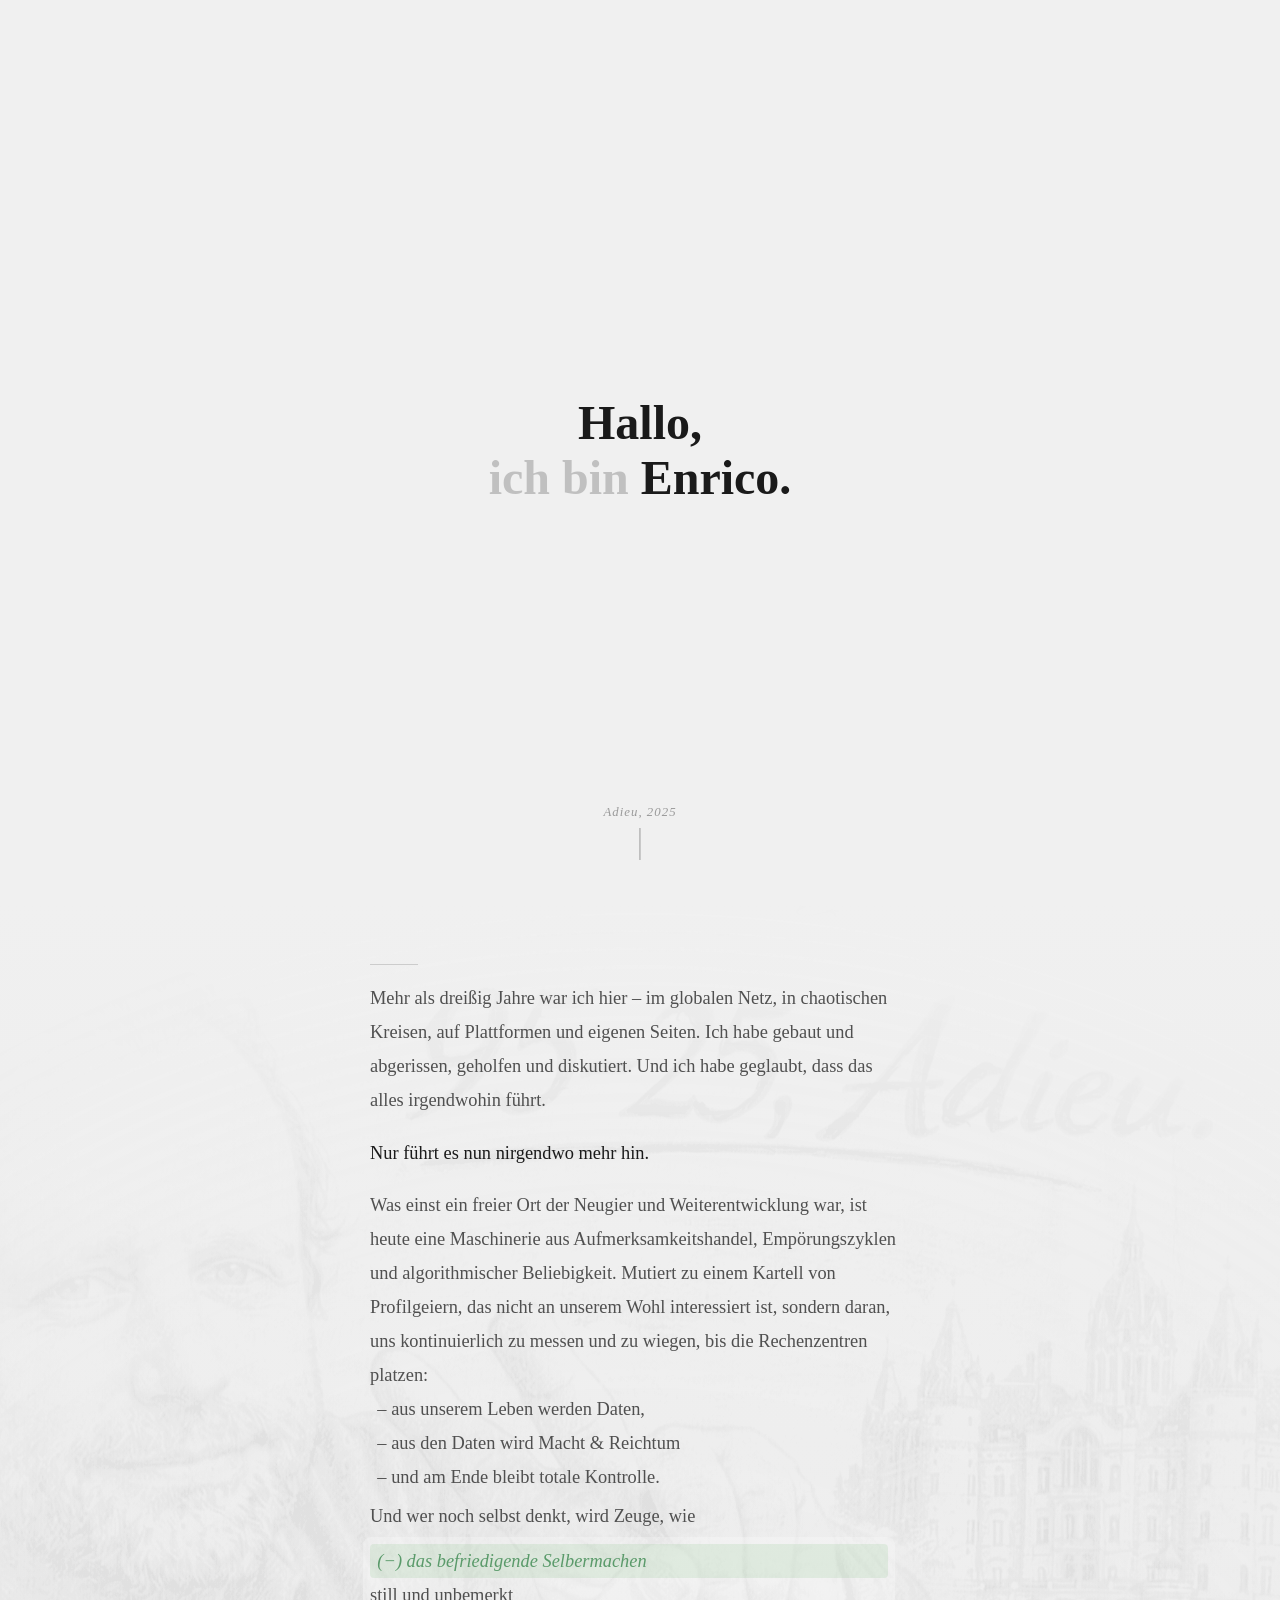
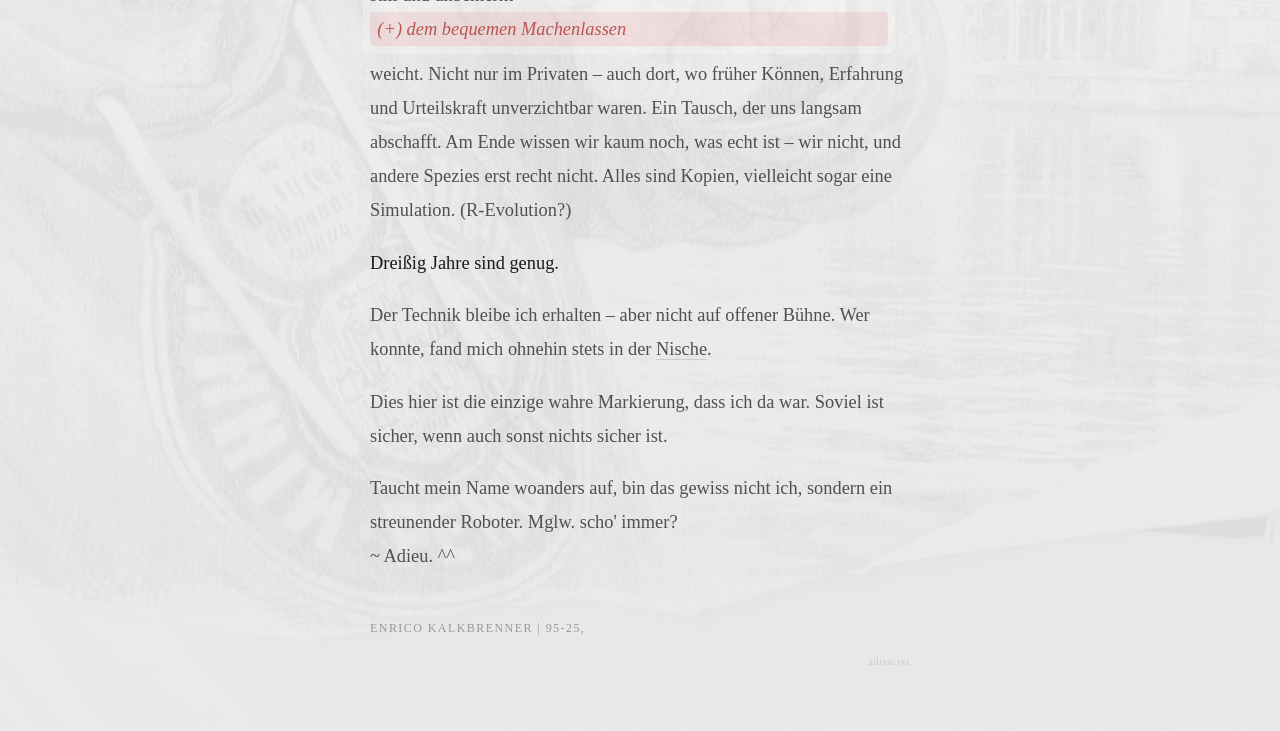
==== adieu.htm @ ba7d492d "Power Off: In Hamburg sagt man Tschüss" ====
<!DOCTYPE html>
<html lang="de">
  <head>

    <meta charset="UTF-8">
    <meta name="viewport" content="width=device-width, initial-scale=1.0">

    <title>Kalkbrenner, Enrico</title>

    <link rel="preconnect" href="https://rsms.me/">
    <link rel="preconnect" href="https://fonts.bunny.net">
    <link rel="stylesheet" href="https://fonts.bunny.net/css?family=source-serif-4:200,200i,300,300i,400,400i">
    <link rel="stylesheet" href="https://rsms.me/inter/inter.css">
    <link rel="stylesheet" href="adieu.css">

    <style>
      ul.daten    { margin: -1em 0 .25em 0; padding: 0; list-style: none; }
      ul.daten li { font-weight: 400; }
      ul.daten li::before { content: "– "; padding: 0 0 0 0.4em; }

      .selbermachen,
      .machenlassen { font-style: oblique; font-weight: 400; padding: 0 .4em; border-radius: 4px; display: block; }
      .selbermachen { color: #5a9a6a; background: rgba(0, 140, 0, 0.08); }
      .machenlassen { color: #b85454; background: rgba(220, 0, 0, 0.08); }
      .diff         { margin: .2em 0.8em .2em -.4em; padding: .4em; border-radius: 8px; display: block; background: rgba(255, 255, 255, 0.25); font-weight: 200; }
    </style>

  </head>
  <body>

    <!-- Original -->
    <section class="hero">
      <div class="container">
        <h1>Hallo,</h1>
        <h2><span>ich bin</span> Enrico.</h2>
      </div>
      <div class="scroll-hint">
        <span>Adieu, 2025</span>
        <div class="scroll-line"></div>
      </div>
    </section>

    <!-- Add-On: Adieu -->
    <section class="adieu">
      <div class="adieu-content">
        <hr class="adieu-rule" id="adieu">
        <div class="adieu-text">
          <p>
            Mehr als dreißig Jahre war ich hier – im globalen Netz,
            in chaotischen Kreisen, auf Plattformen und eigenen Seiten.
            Ich habe gebaut und abgerissen, geholfen und diskutiert.
            Und ich habe geglaubt, dass das alles irgendwohin führt.
          </p>
          <p>
            <em>Nur führt es nun nirgendwo mehr hin.</em>
          </p>
          <p>
            Was einst ein freier Ort der Neugier und Weiterentwicklung war,
            ist heute eine Maschinerie aus Aufmerksamkeitshandel, Empörungszyklen
            und algorithmischer Beliebigkeit. Mutiert zu einem Kartell von Profilgeiern,
            das nicht an unserem Wohl interessiert ist, sondern daran,
            uns kontinuierlich zu messen und zu wiegen, bis die Rechenzentren platzen:
          </p>
          <ul class="daten">
            <li> aus unserem Leben werden Daten,</li>
            <li> aus den Daten wird Macht & Reichtum</li>
            <li> und am Ende bleibt totale Kontrolle.</li>
          </ul>
          <p>
            Und wer noch selbst denkt, wird Zeuge, wie
            <span class='diff'>
              <span class='selbermachen'> (&minus;) das befriedigende Selbermachen</span>
              still und unbemerkt
              <span class='machenlassen'> (&plus;) dem bequemen Machenlassen</span>
            </span>
            weicht. Nicht nur im Privaten – 
            auch dort, wo früher Können, Erfahrung und Urteilskraft unverzichtbar waren.
            Ein Tausch, der uns langsam abschafft.
            Am Ende wissen wir kaum noch, was echt ist –
            wir nicht, und andere Spezies erst recht nicht.
            Alles sind Kopien, vielleicht sogar eine Simulation.
            (R‑Evolution?)
          </p>
          <p>
            <em>Dreißig Jahre sind genug.</em>
          </p>
          <p>
            Der Technik bleibe ich erhalten – aber nicht
            auf offener Bühne. Wer konnte, fand mich ohnehin stets
            in der <a href="https://t1s.ch">Nische</a>.
          </p>
          <p>
            Dies hier ist die einzige wahre Markierung, dass ich da war.
            Soviel ist sicher, wenn auch sonst nichts sicher ist.
          </p>
          <p>
          </p>
          <p>
            Taucht mein Name woanders auf,
            bin das gewiss nicht ich,
            sondern ein streunender Roboter.

            <!-- Mschi': --> Mglw. scho' immer?

            <span style="display: block; font-weight: 200;">~ Adieu. ^^</a>
          </p>
        </div>
        <span class="adieu-year">Enrico Kalkbrenner | 95-25,</span>
        <span class="adieu-txt">
          <a href="/~enrico/adieu.txt" class="adieu-txt">adieu.txt</a>
          <!--|
          <a href="/~enrico/adieu.png" class="adieu-txt">adieu.png</a>-->
        </span>
      </div>
    </section>

    <script>
      const observer = new IntersectionObserver(
        (entries) => {
          entries.forEach((entry) => {
            if (entry.isIntersecting) {
              entry.target.classList.add('visible');
              observer.unobserve(entry.target);
            }
          });
        },
        { threshold: 0.3 }
      );

      document.querySelectorAll('.adieu-rule, .adieu-text, .adieu-year')
        .forEach((el) => observer.observe(el));

      // Deep-Link: bei #adieu sofort einblenden
      if (window.location.hash === '#adieu') {
        requestAnimationFrame(() => {
          document.querySelectorAll('.adieu-rule, .adieu-text, .adieu-year')
            .forEach((el) => el.classList.add('visible'));
        });
      }
    </script>

  </body>
</html>
---- adieu.css ----
*, *::before, *::after {
        box-sizing: border-box;
      }

      :root {
        --bg: #f0f0f0;
        --bg-fade: #e8e8e8;
        --text-primary: #1a1a1a;
        --text-muted: #c0c0c0;
        --text-adieu: #505050;
        --accent: #999;
        --rule: #ccc;
      }

      html {
        scroll-behavior: smooth;
      }

      body {
        font-family: 'Inter';
        margin: 0;
        padding: 0;
        background-color: var(--bg);
        color: var(--text-primary);
        overflow-x: hidden;
      }

      /* Original Section */

      .hero {
        display: flex;
        justify-content: center;
        align-items: center;
        height: 100vh;
        position: relative;
      }

      .container {
        text-align: center;
      }

      h1, h2 {
        font-size: 3rem;
        margin: 0;
      }

      h2 > span {
        color: var(--text-muted);
      }

      /* Scroll indicator */

      .scroll-hint {
        position: absolute;
        bottom: 2.5rem;
        left: 50%;
        transform: translateX(-50%);
        display: flex;
        flex-direction: column;
        align-items: center;
        gap: 0.5rem;
        opacity: 0;
        animation: fadeInHint 1.5s ease 2s forwards;
      }

      .scroll-hint span {
        font-family: 'Source Serif 4', serif;
        font-size: 0.8rem;
        font-style: italic;
        letter-spacing: 0.08em;
        color: var(--accent);
      }

      .scroll-line {
        width: 1px;
        height: 32px;
        background: var(--accent);
        animation: pulse 2s ease-in-out 2.5s infinite;
        transform-origin: top;
      }

      @keyframes fadeInHint {
        to { opacity: 1; }
      }

      @keyframes pulse {
        0%, 100% { opacity: 0.3; transform: scaleY(1); }
        50% { opacity: 1; transform: scaleY(1.3); }
      }

      /* Adieu Section (Add-On) */

      .adieu {
        min-height: 100vh;
        display: flex;
        justify-content: center;
        align-items: center;
        padding: 4rem 2rem;
        background: linear-gradient(180deg, var(--bg) 0%, var(--bg-fade) 100%);
        position: relative;
        overflow: hidden;
      }

      .adieu::before {
        content: '';
        position: absolute;
        inset: 0;
        background-image: url('adieu.png');
        background-repeat: no-repeat;
        background-position: bottom center;
        background-size: cover;
        opacity: 0.09;

        pointer-events: none;

        -webkit-mask-image:
          radial-gradient(
            ellipse 115% 90% at 50% 75%,
            rgba(0,0,0,1) 30%,
            rgba(0,0,0,0.9) 48%,
            rgba(0,0,0,0.6) 65%,
            transparent 85%
          );

        mask-image:
          radial-gradient(
            ellipse 115% 90% at 50% 75%,
            rgba(0,0,0,1) 30%,
            rgba(0,0,0,0.9) 48%,
            rgba(0,0,0,0.6) 65%,
            transparent 85%
          );
      }

      .adieu-content {
        max-width: 540px;
        width: 100%;
        position: relative;
        z-index: 1;
      }

      .adieu-rule {
        width: 48px;
        height: 1px;
        background: var(--rule);
        border: none;
        margin: 0 0 1rem 0;
        opacity: 0;
        transform: scaleX(0);
        transform-origin: left;
      }

      .adieu-text {
        font-family: 'Source Serif 4', serif;
        font-size: 1.15rem;
        font-weight: 300;
        line-height: 1.85;
        color: var(--text-adieu);
        opacity: 0;
        transform: translateY(20px);
      }

      .adieu-text p {
        margin: 0 0 1em 0;
      }

      .adieu-text p:last-child {
        margin-bottom: 0;
      }

      .adieu-text em {
        font-weight: 400;
        color: var(--text-primary);
        font-style: normal;
      }

      .adieu-text a {
        color: var(--text-adieu);
        text-decoration: none;
        border-bottom: 1px solid var(--rule);
        transition: border-color 0.3s ease;
      }

      .adieu-text a:hover {
        border-color: var(--text-primary);
      }

      .adieu-year {
        display: inline-block;
        font-family: 'Inter';
        font-size: 0.75rem;
        font-weight: 400;
        letter-spacing: 0.12em;
        text-transform: uppercase;
        color: var(--accent);
        margin-top: 3rem;
        opacity: 0;
        transform: translateY(10px);
      }

      span.adieu-txt {
        display: block;
        font-family: 'Inter';
        font-size: 0.65rem;
        font-weight: 400;
        letter-spacing: 0.06em;
        color: var(--rule);
        margin-top: 1.2rem;
        text-align: right;
      }

      a.adieu-txt {
        color: var(--rule);
        text-decoration: none;
        transition: color 0.3s ease;
      }

      a.adieu-txt:hover {
        color: var(--accent);
      }

      /* Animations via IntersectionObserver */

      .adieu-rule.visible {
        animation: ruleIn 0.8s ease forwards;
      }

      .adieu-text.visible {
        animation: fadeUp 1s ease 0.3s forwards;
      }

      .adieu-year.visible {
        animation: fadeUp 0.8s ease 0.8s forwards;
      }

      @keyframes ruleIn {
        to {
          opacity: 1;
          transform: scaleX(1);
        }
      }

      @keyframes fadeUp {
        to {
          opacity: 1;
          transform: translateY(0);
        }
      }

      /* Responsive */

      @media (max-width: 600px) {
        h1, h2 {
          font-size: 2rem;
        }
        .adieu-text {
          font-size: 1.05rem;
        }
        .adieu {
          padding: 3rem 1.5rem;
        }
      }
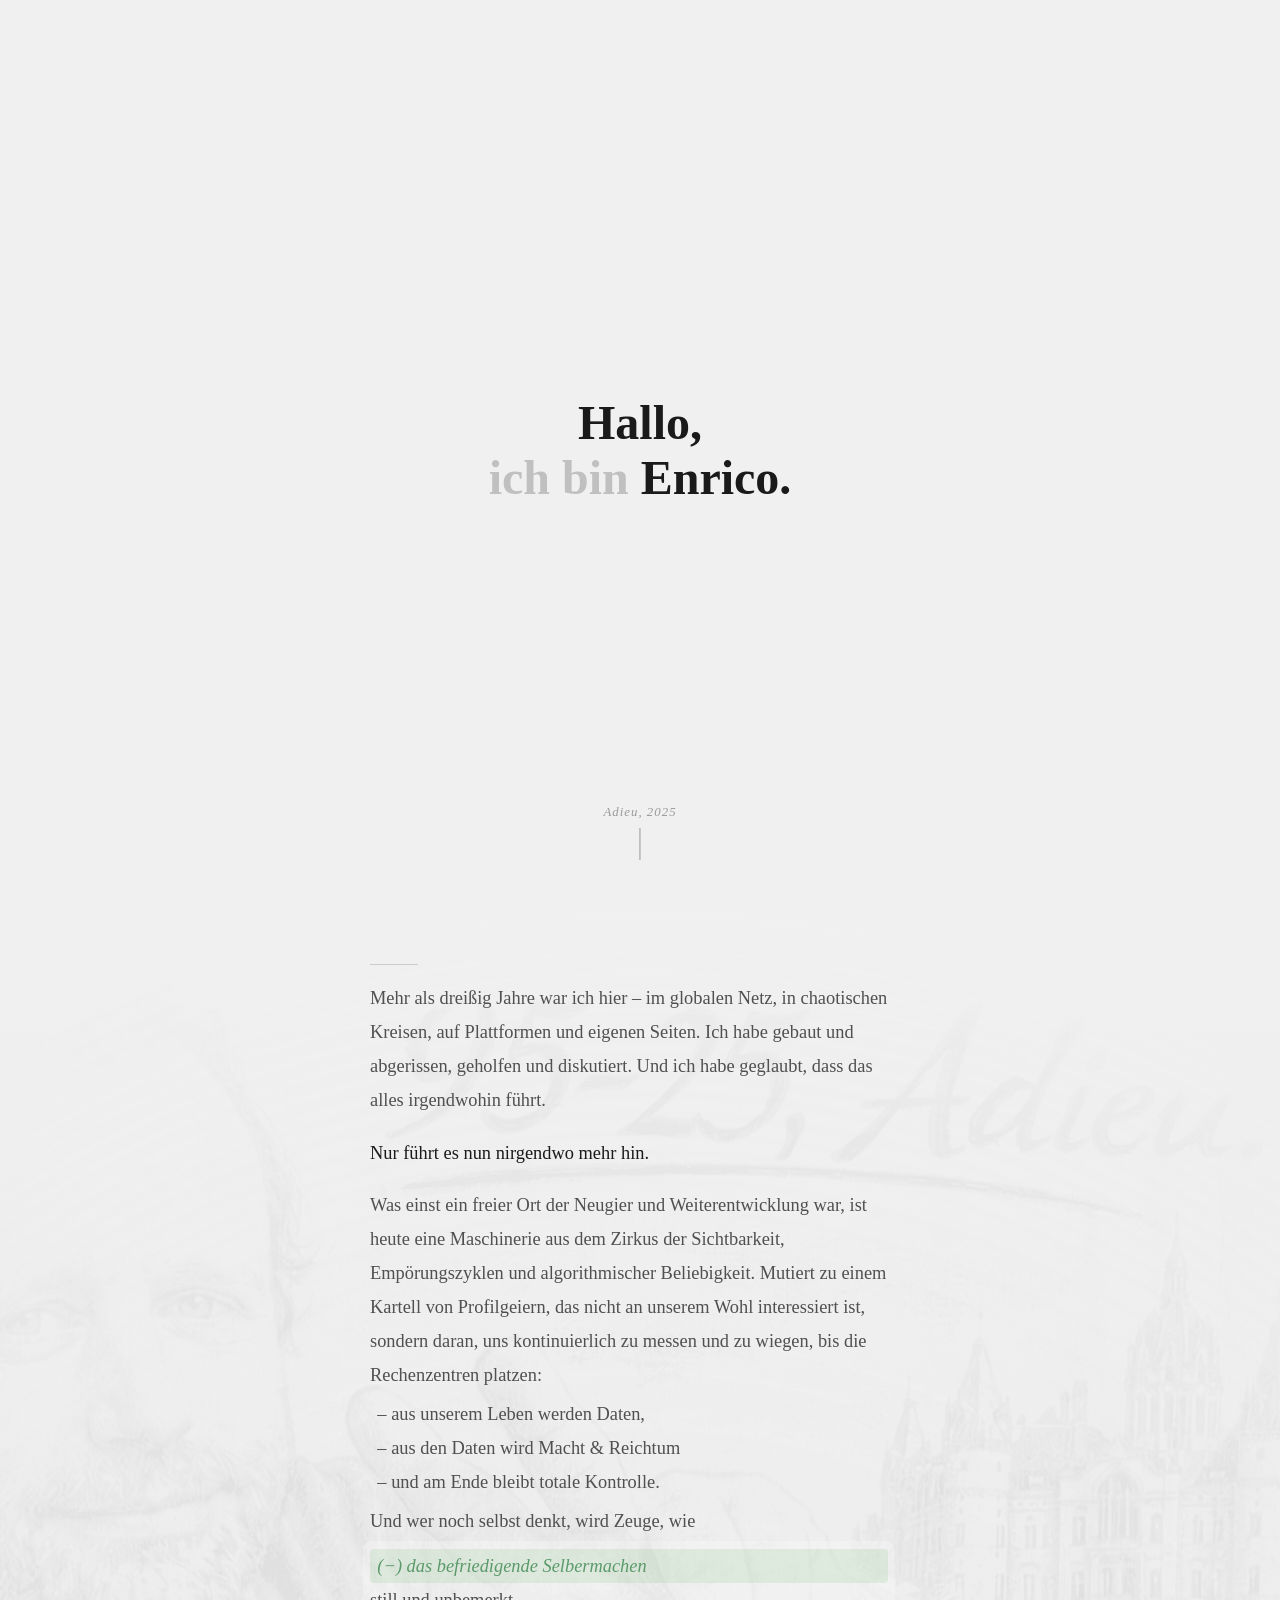
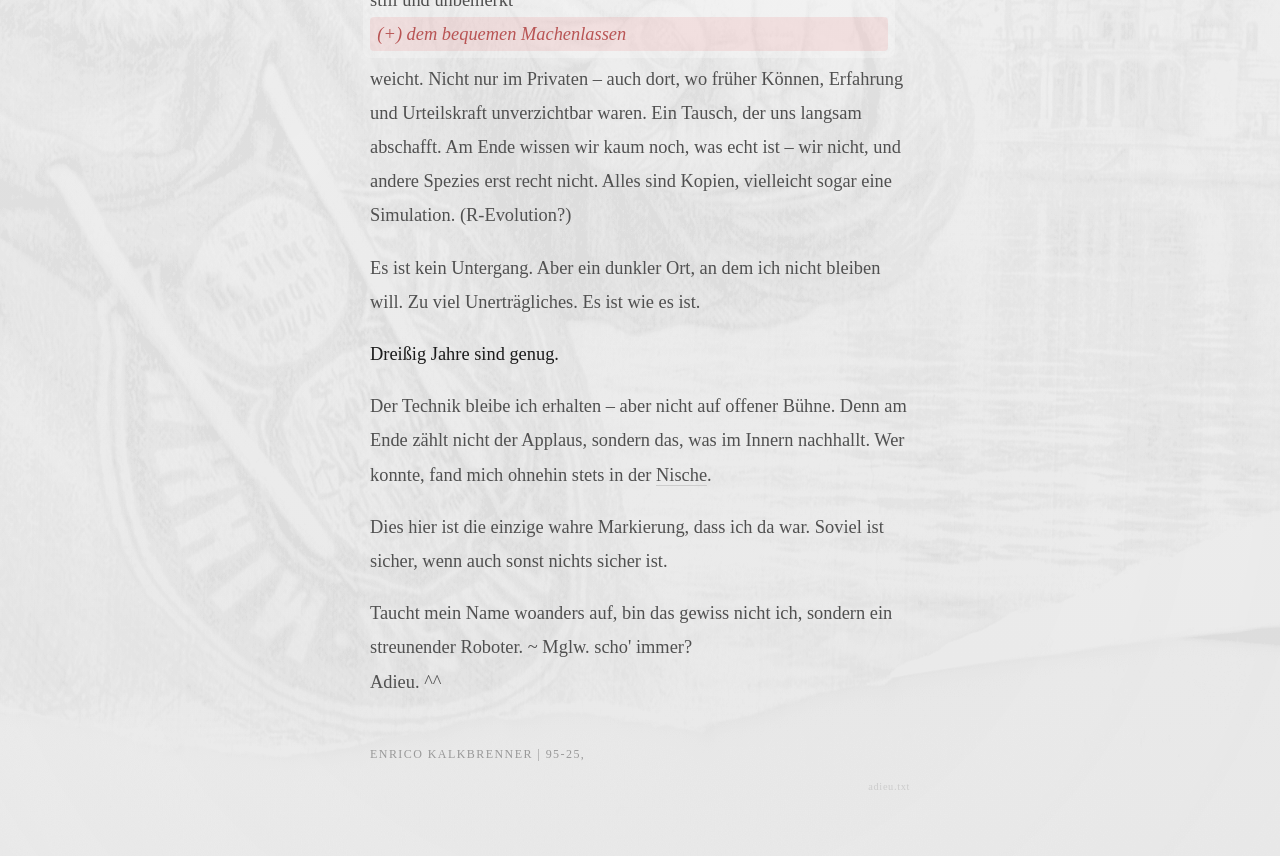
==== commit 4b6b51ad: "Nun ist dunkel!" ====
--- a/adieu.htm
+++ b/adieu.htm
@@ -14,7 +14,7 @@
     <link rel="stylesheet" href="adieu.css">
 
     <style>
-      ul.daten    { margin: -1em 0 .25em 0; padding: 0; list-style: none; }
+      ul.daten    { margin: -.75em 0 .25em 0; padding: 0; list-style: none; }
       ul.daten li { font-weight: 400; }
       ul.daten li::before { content: "– "; padding: 0 0 0 0.4em; }
 
@@ -56,7 +56,7 @@
           </p>
           <p>
             Was einst ein freier Ort der Neugier und Weiterentwicklung war,
-            ist heute eine Maschinerie aus Aufmerksamkeitshandel, Empörungszyklen
+            ist heute eine Maschinerie aus dem Zirkus der Sichtbarkeit, Empörungszyklen
             und algorithmischer Beliebigkeit. Mutiert zu einem Kartell von Profilgeiern,
             das nicht an unserem Wohl interessiert ist, sondern daran,
             uns kontinuierlich zu messen und zu wiegen, bis die Rechenzentren platzen:
@@ -82,12 +82,17 @@
             (R‑Evolution?)
           </p>
           <p>
+            Es ist kein Untergang.
+            Aber ein dunkler Ort, an dem ich nicht bleiben will.
+            Zu viel Unerträgliches. Es ist wie es ist.
+          </p>
+          <p>
             <em>Dreißig Jahre sind genug.</em>
           </p>
           <p>
-            Der Technik bleibe ich erhalten – aber nicht
-            auf offener Bühne. Wer konnte, fand mich ohnehin stets
-            in der <a href="https://t1s.ch">Nische</a>.
+            Der Technik bleibe ich erhalten – aber nicht auf offener Bühne.
+            Denn am Ende zählt nicht der Applaus, sondern das, was im Innern nachhallt.
+            Wer konnte, fand mich ohnehin stets in der <a href="https://t1s.ch">Nische</a>.
           </p>
           <p>
             Dies hier ist die einzige wahre Markierung, dass ich da war.
@@ -98,11 +103,11 @@
           <p>
             Taucht mein Name woanders auf,
             bin das gewiss nicht ich,
-            sondern ein streunender Roboter.
+            sondern ein streunender Roboter. ~
 
             <!-- Mschi': --> Mglw. scho' immer?
 
-            <span style="display: block; font-weight: 200;">~ Adieu. ^^</a>
+            <span style="display: block; font-weight: 200;">Adieu. ^^</a>
           </p>
         </div>
         <span class="adieu-year">Enrico Kalkbrenner | 95-25,</span>
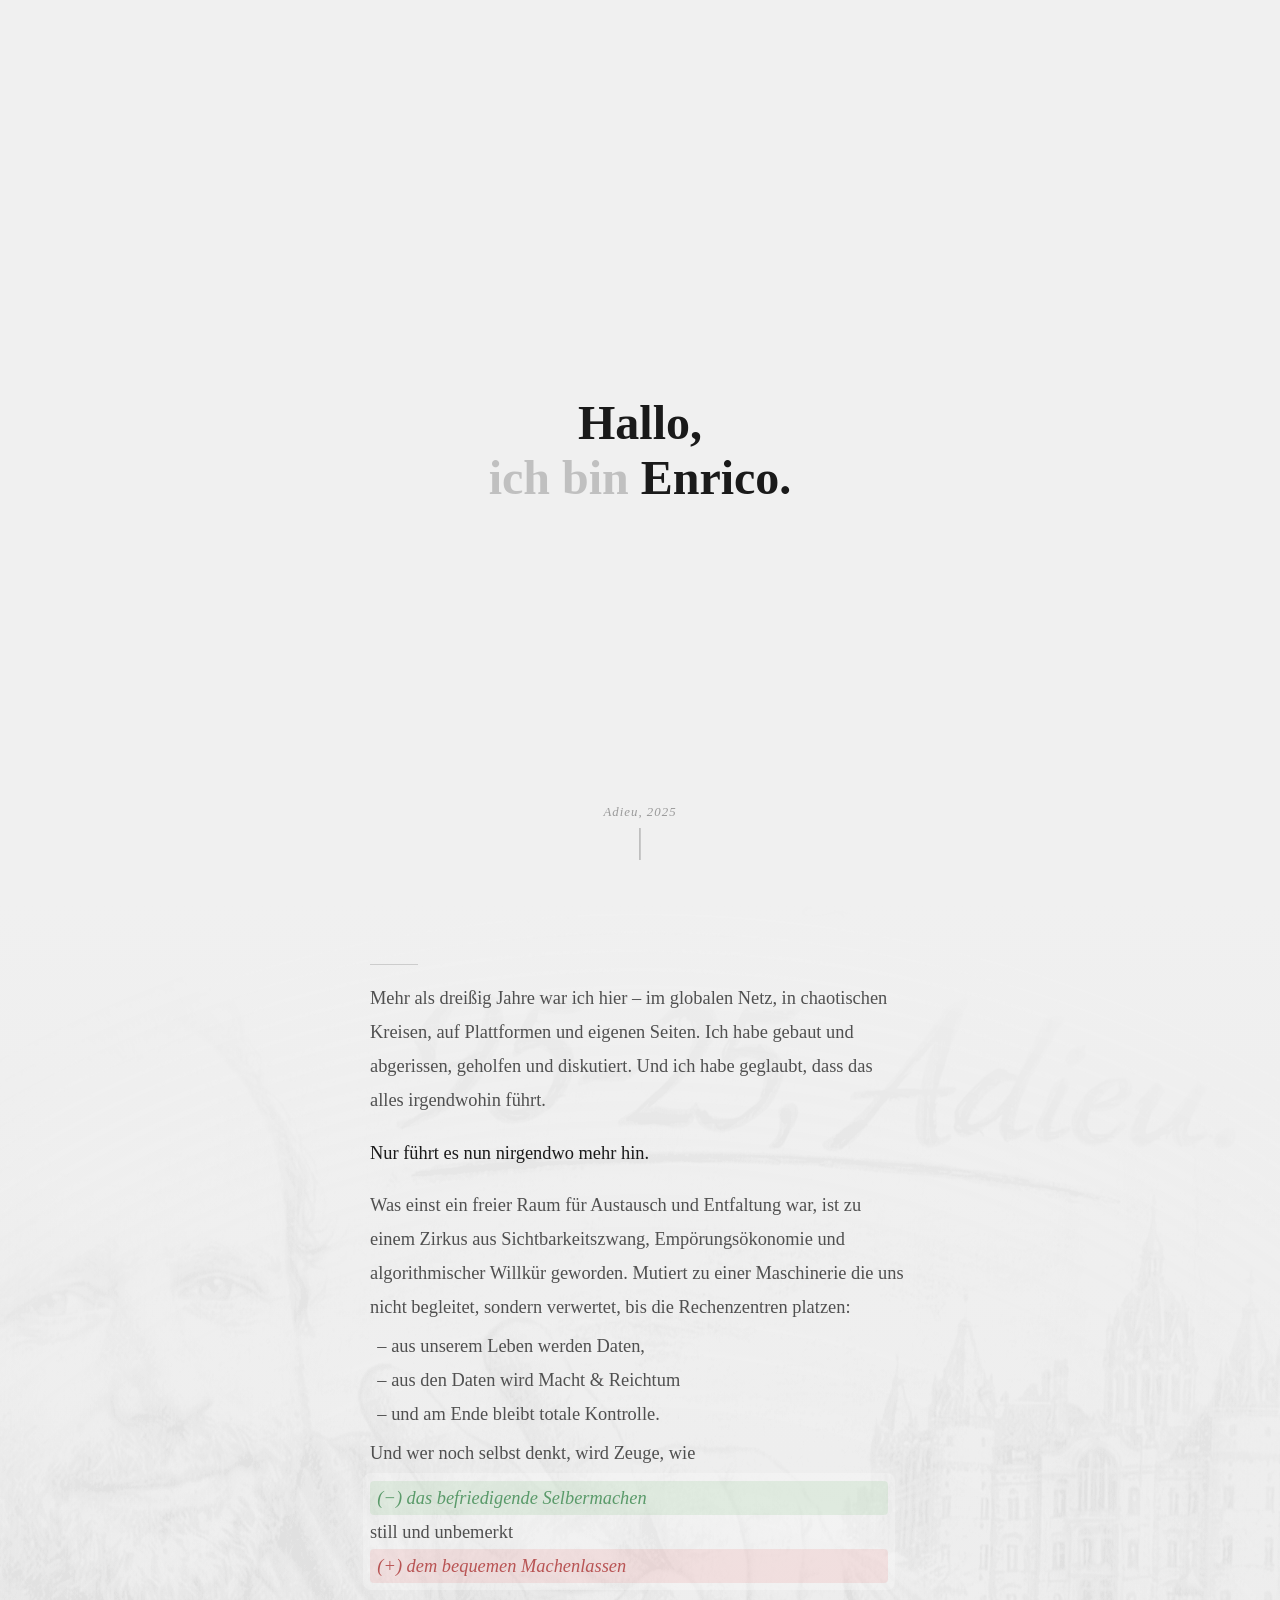
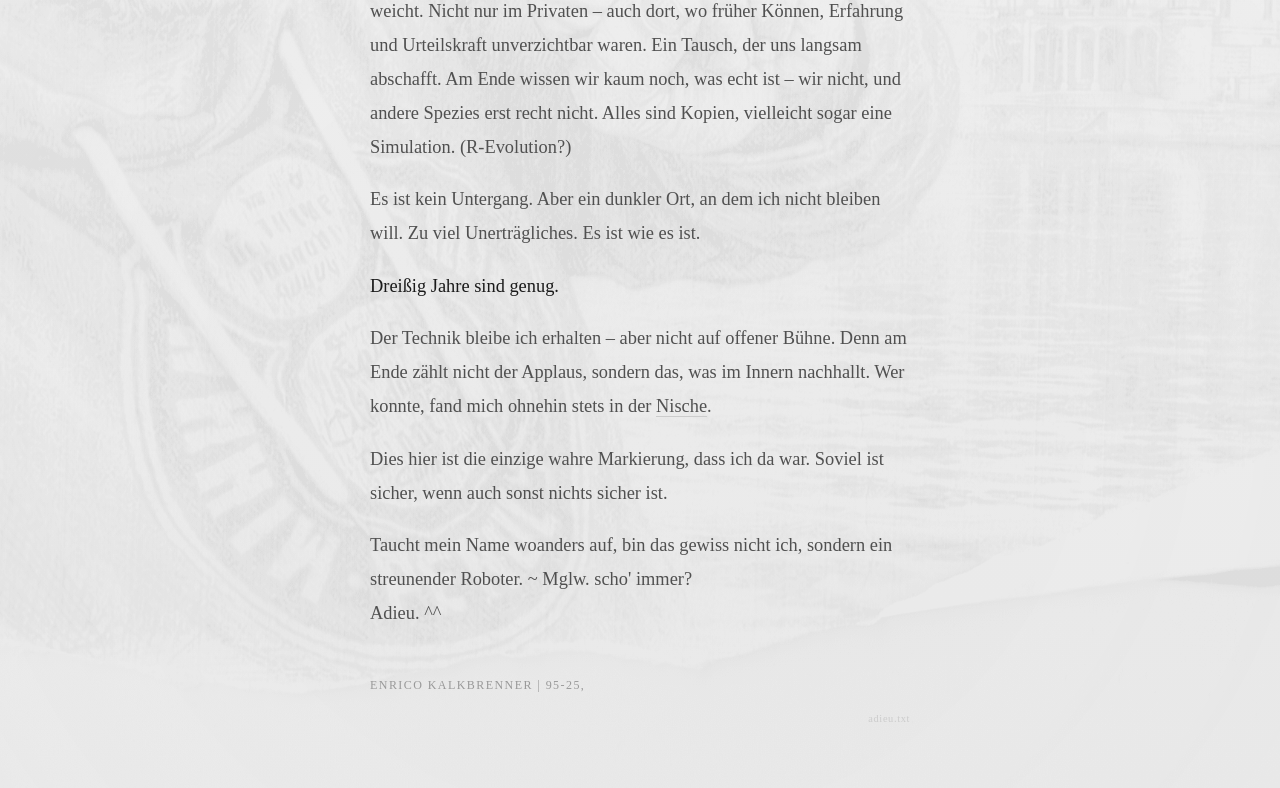
==== commit 21fa2c7b: "La Nuit du Cirque" ====
--- a/adieu.htm
+++ b/adieu.htm
@@ -55,11 +55,11 @@
             <em>Nur führt es nun nirgendwo mehr hin.</em>
           </p>
           <p>
-            Was einst ein freier Ort der Neugier und Weiterentwicklung war,
-            ist heute eine Maschinerie aus dem Zirkus der Sichtbarkeit, Empörungszyklen
-            und algorithmischer Beliebigkeit. Mutiert zu einem Kartell von Profilgeiern,
-            das nicht an unserem Wohl interessiert ist, sondern daran,
-            uns kontinuierlich zu messen und zu wiegen, bis die Rechenzentren platzen:
+            Was einst ein freier Raum für Austausch und Entfaltung war,
+            ist zu einem Zirkus aus Sichtbarkeitszwang, Empörungsökonomie
+            und algorithmischer Willkür geworden.
+            Mutiert zu einer Maschinerie die uns nicht begleitet, sondern verwertet,
+            bis die Rechenzentren platzen:
           </p>
           <ul class="daten">
             <li> aus unserem Leben werden Daten,</li>
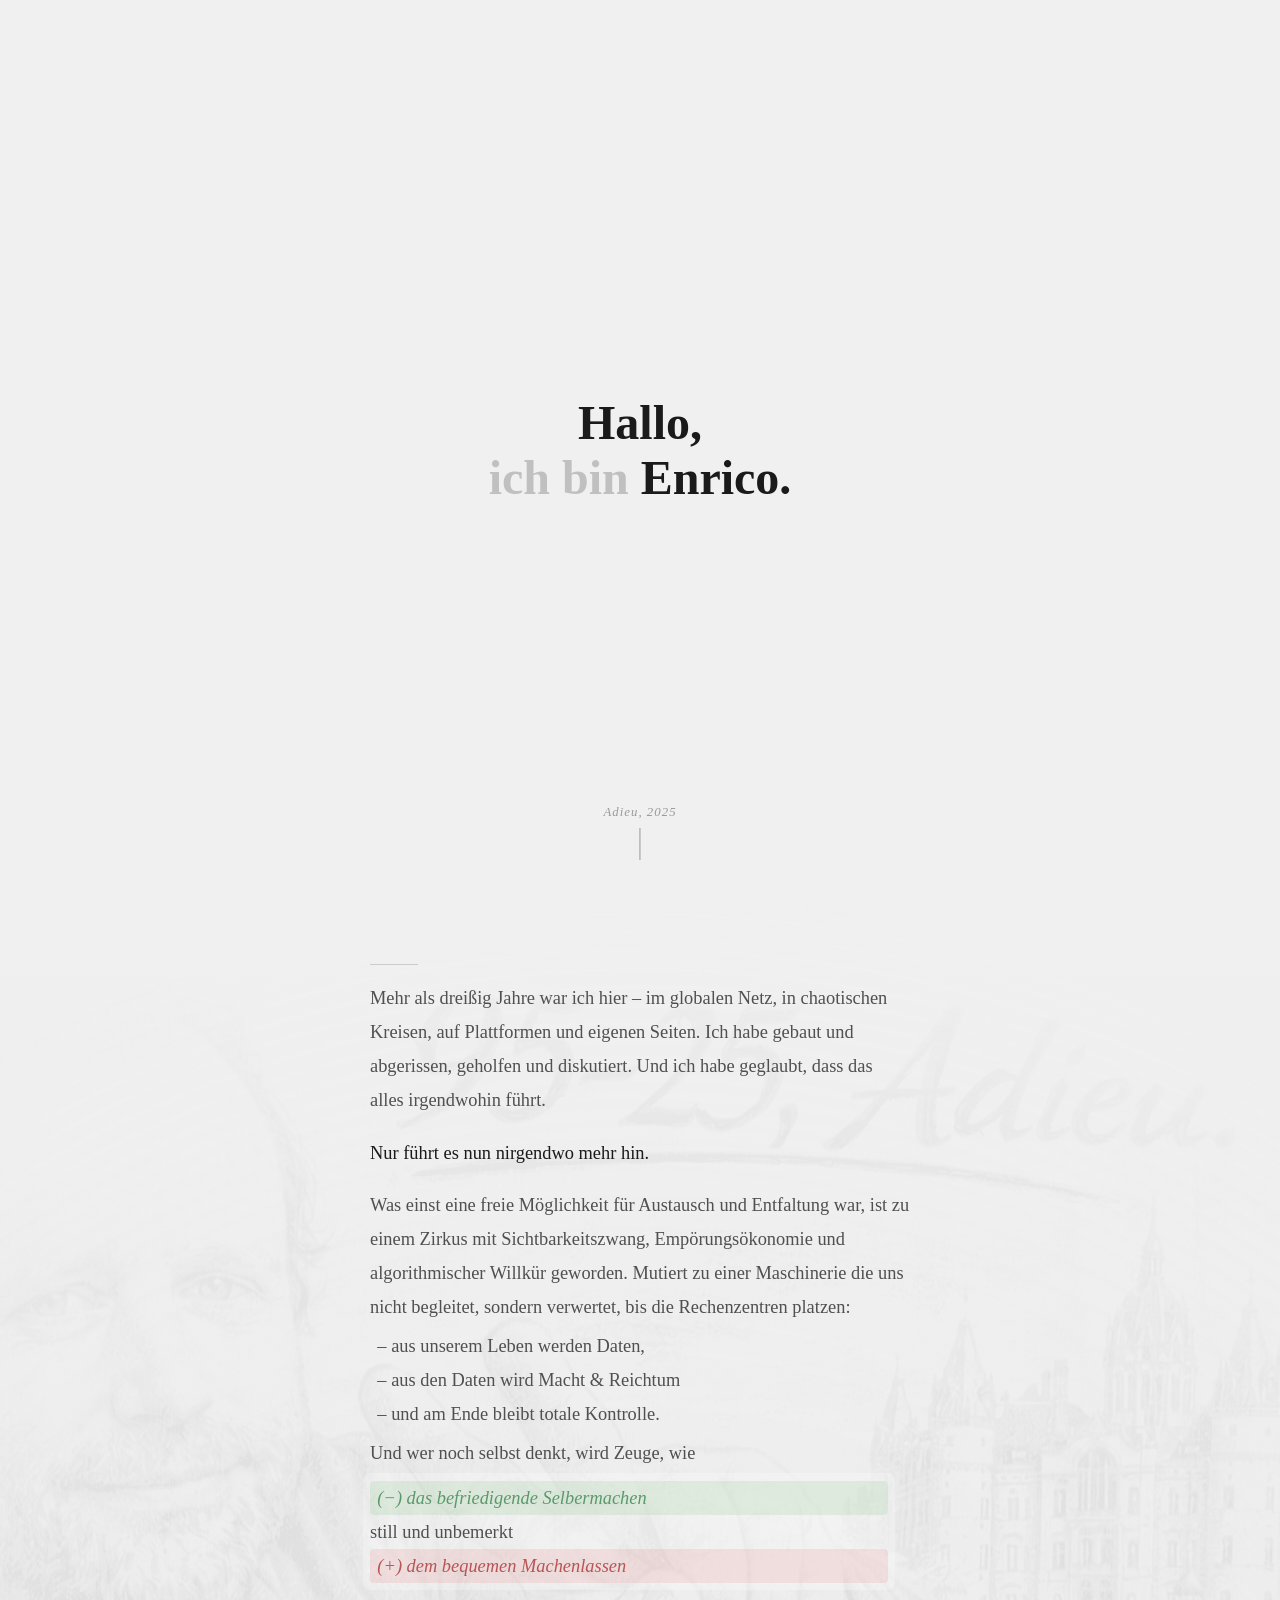
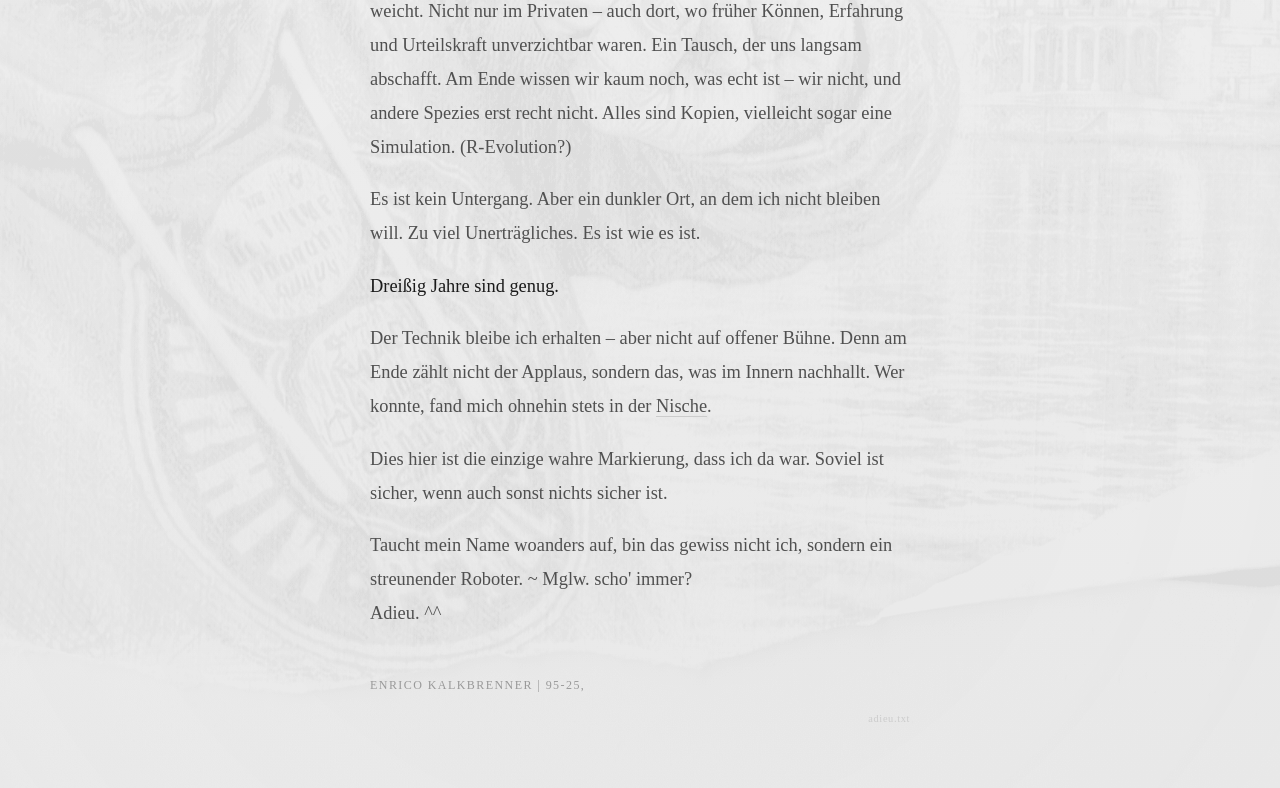
==== commit 57ec8c6a: "La Nuit du Cirque, finished." ====
--- a/adieu.htm
+++ b/adieu.htm
@@ -55,8 +55,8 @@
             <em>Nur führt es nun nirgendwo mehr hin.</em>
           </p>
           <p>
-            Was einst ein freier Raum für Austausch und Entfaltung war,
-            ist zu einem Zirkus aus Sichtbarkeitszwang, Empörungsökonomie
+            Was einst eine freie Möglichkeit für Austausch und Entfaltung war,
+            ist zu einem Zirkus mit Sichtbarkeitszwang, Empörungsökonomie
             und algorithmischer Willkür geworden.
             Mutiert zu einer Maschinerie die uns nicht begleitet, sondern verwertet,
             bis die Rechenzentren platzen:
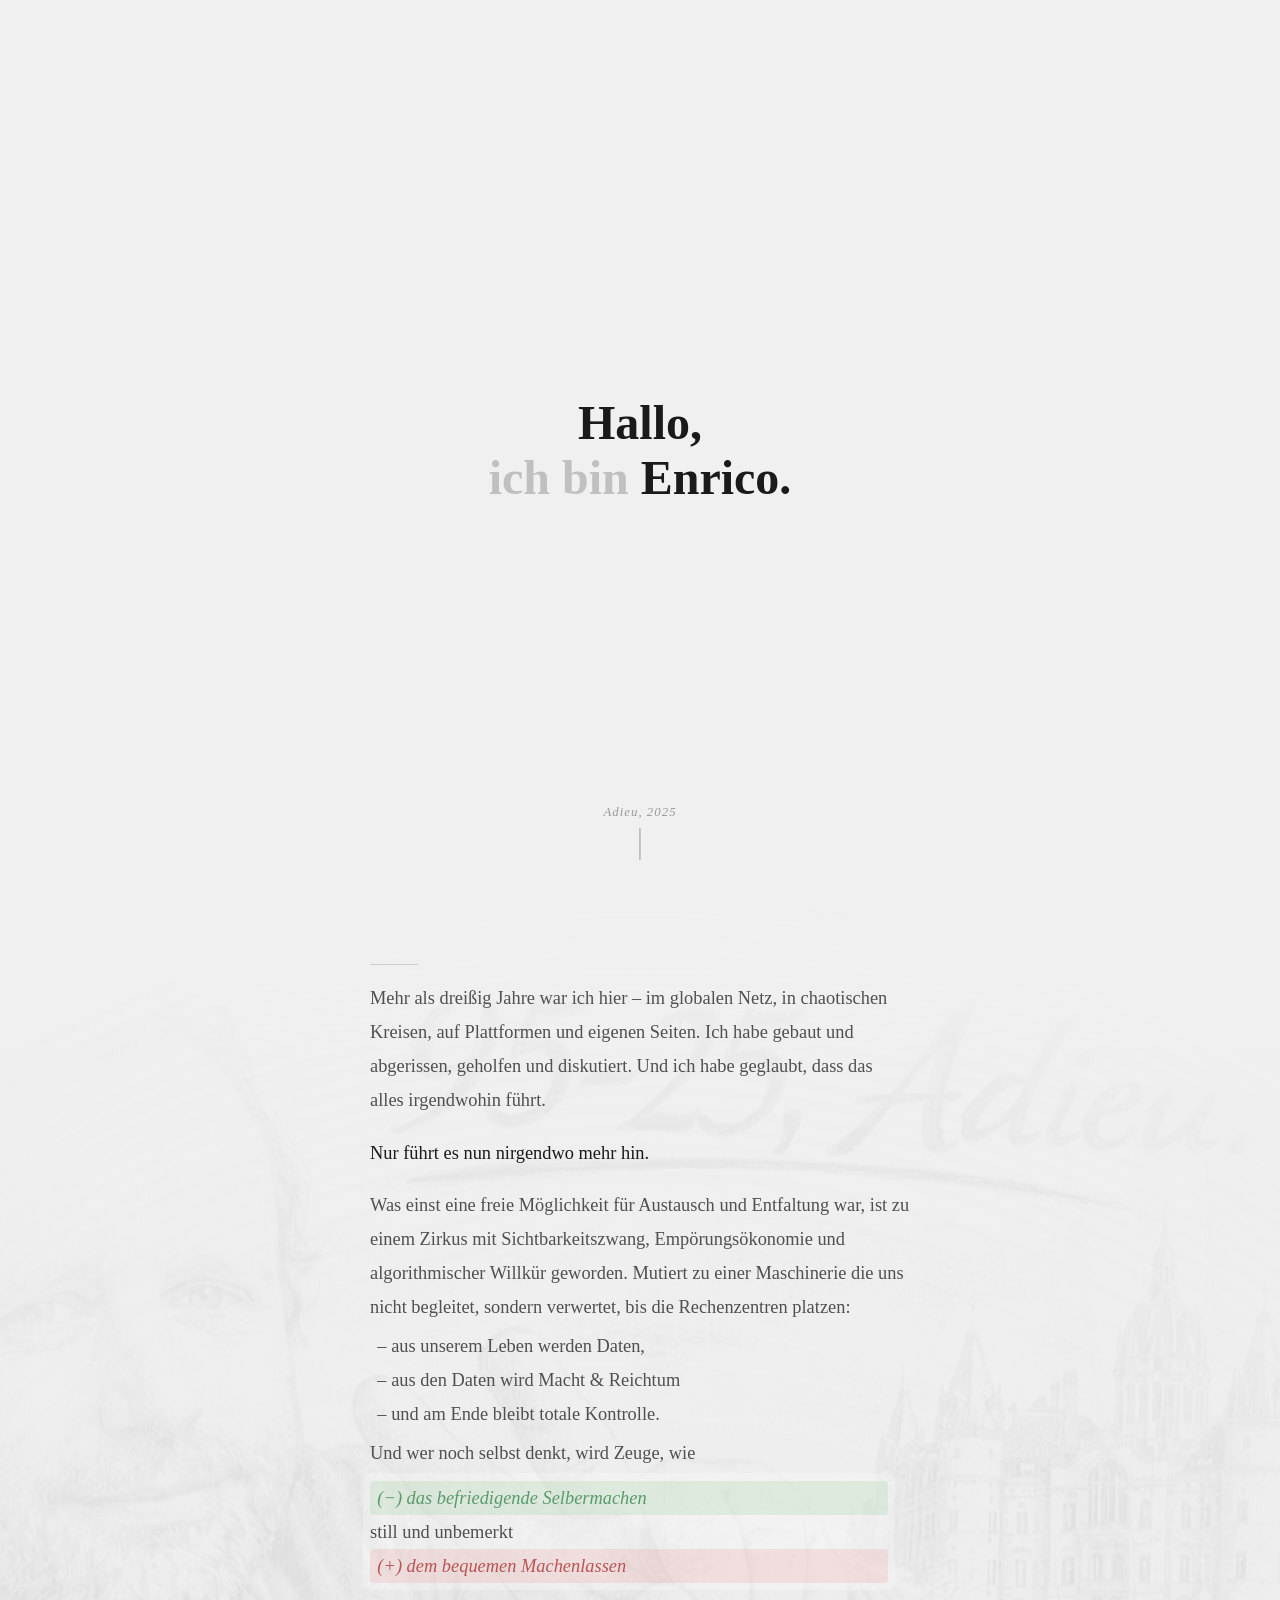
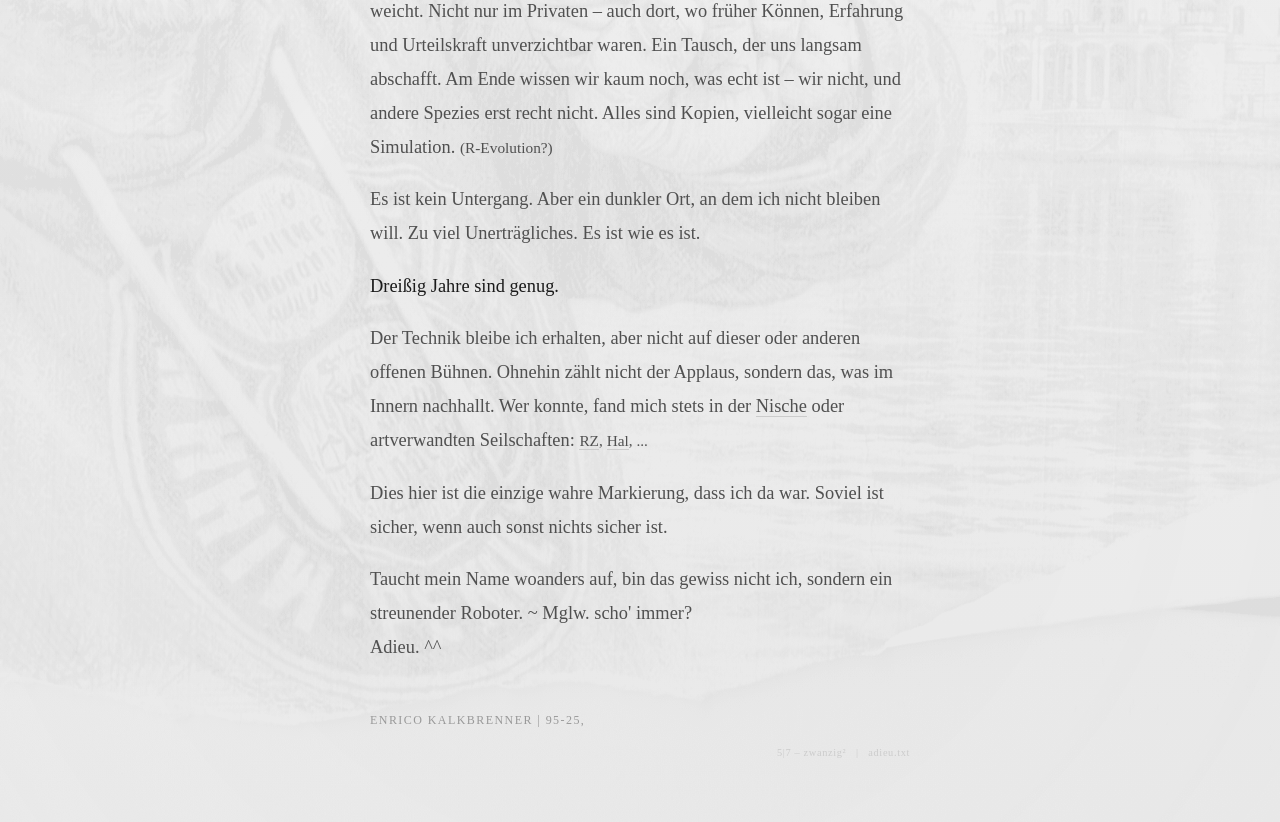
==== commit 21d632a4: "Reminiscentia" ====
--- a/adieu.htm
+++ b/adieu.htm
@@ -79,7 +79,7 @@
             Am Ende wissen wir kaum noch, was echt ist –
             wir nicht, und andere Spezies erst recht nicht.
             Alles sind Kopien, vielleicht sogar eine Simulation.
-            (R‑Evolution?)
+            <small>(R‑Evolution?)</small>
           </p>
           <p>
             Es ist kein Untergang.
@@ -90,9 +90,11 @@
             <em>Dreißig Jahre sind genug.</em>
           </p>
           <p>
-            Der Technik bleibe ich erhalten – aber nicht auf offener Bühne.
-            Denn am Ende zählt nicht der Applaus, sondern das, was im Innern nachhallt.
-            Wer konnte, fand mich ohnehin stets in der <a href="https://t1s.ch">Nische</a>.
+            Der Technik bleibe ich erhalten,
+            aber nicht auf dieser oder anderen offenen Bühnen.
+            Ohnehin zählt nicht der Applaus, sondern das, was im Innern nachhallt.
+            Wer konnte, fand mich stets in der <a href="https://t1s.ch">Nische</a>
+            oder artverwandten Seilschaften: <small><a href="http://rockzoom.de">RZ</a>, <a href="https://www.hacklabor.de">Hal</a>, ...</small>
           </p>
           <p>
             Dies hier ist die einzige wahre Markierung, dass ich da war.
@@ -112,9 +114,9 @@
         </div>
         <span class="adieu-year">Enrico Kalkbrenner | 95-25,</span>
         <span class="adieu-txt">
+          <a href="https://kalkig.de/freund" class="adieu-txt">5|7 – zwanzig²</a>
+          &nbsp; | &nbsp;
           <a href="/~enrico/adieu.txt" class="adieu-txt">adieu.txt</a>
-          <!--|
-          <a href="/~enrico/adieu.png" class="adieu-txt">adieu.png</a>-->
         </span>
       </div>
     </section>
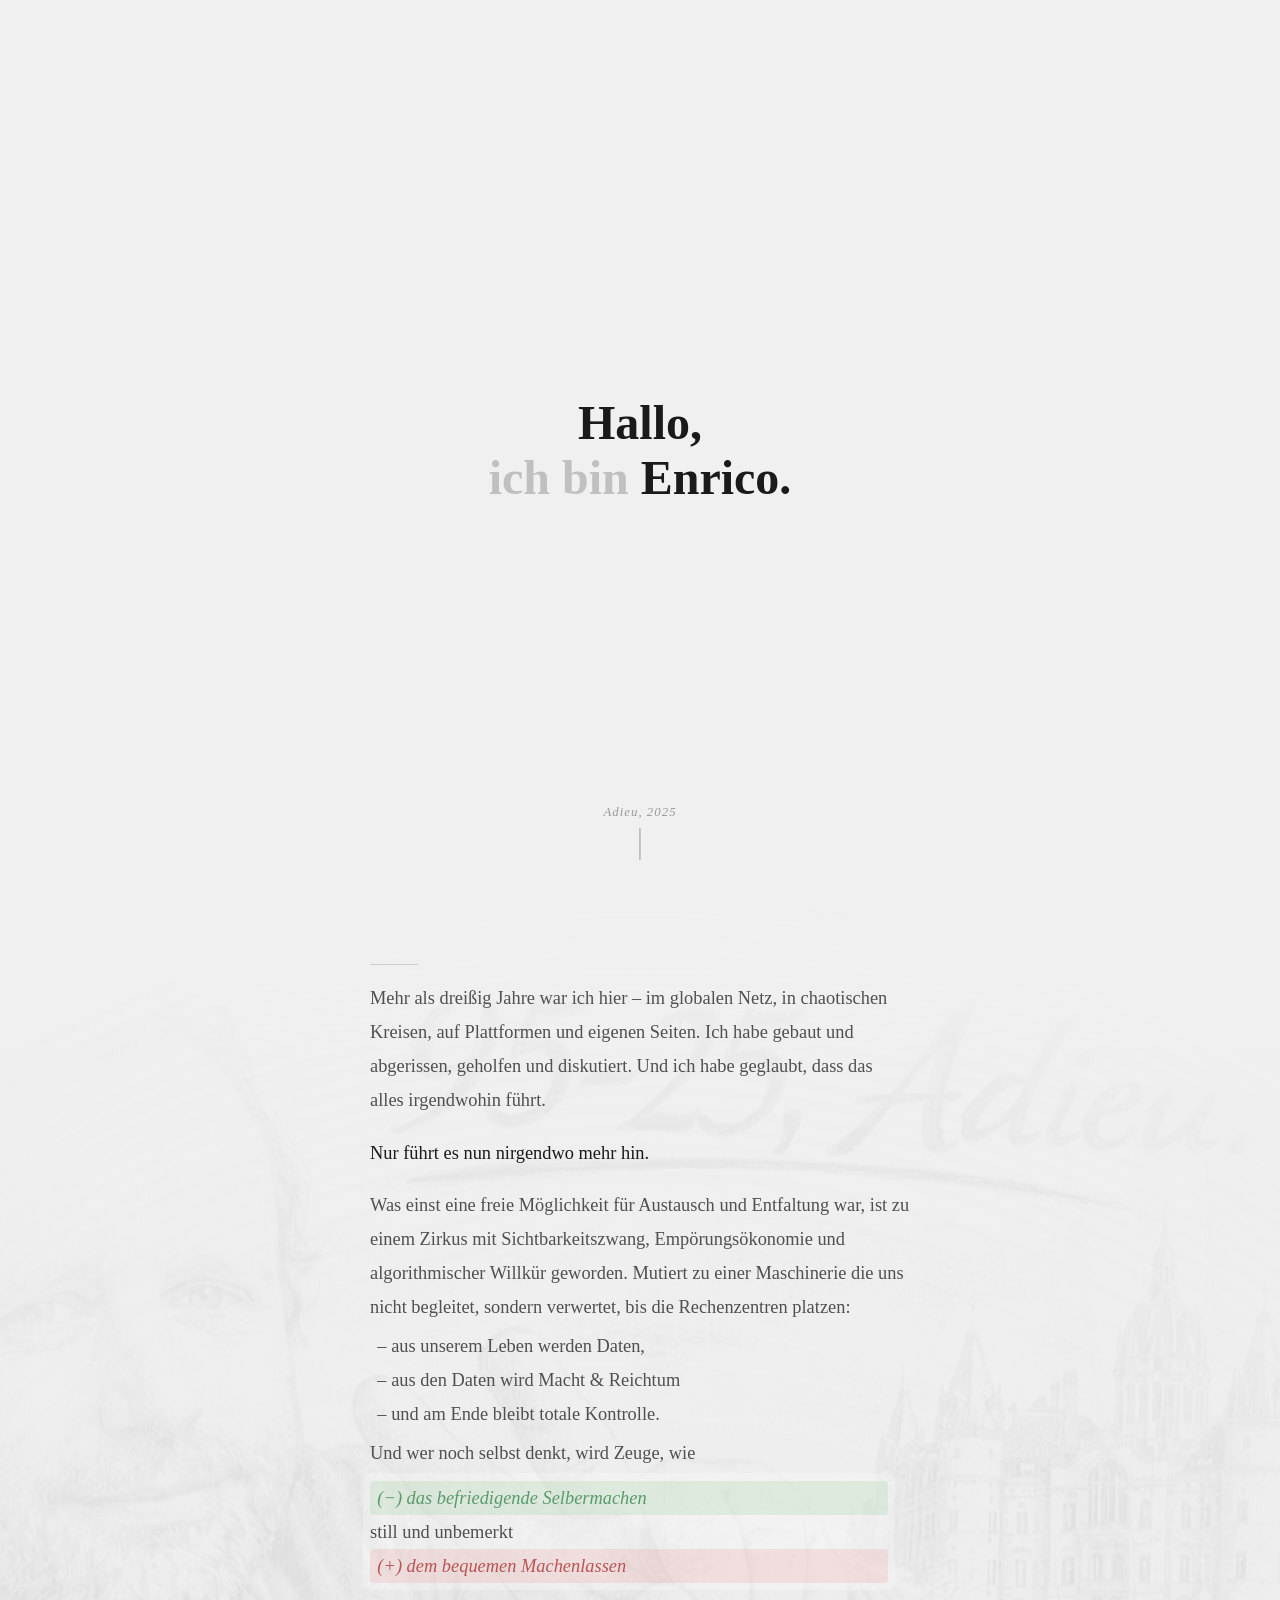
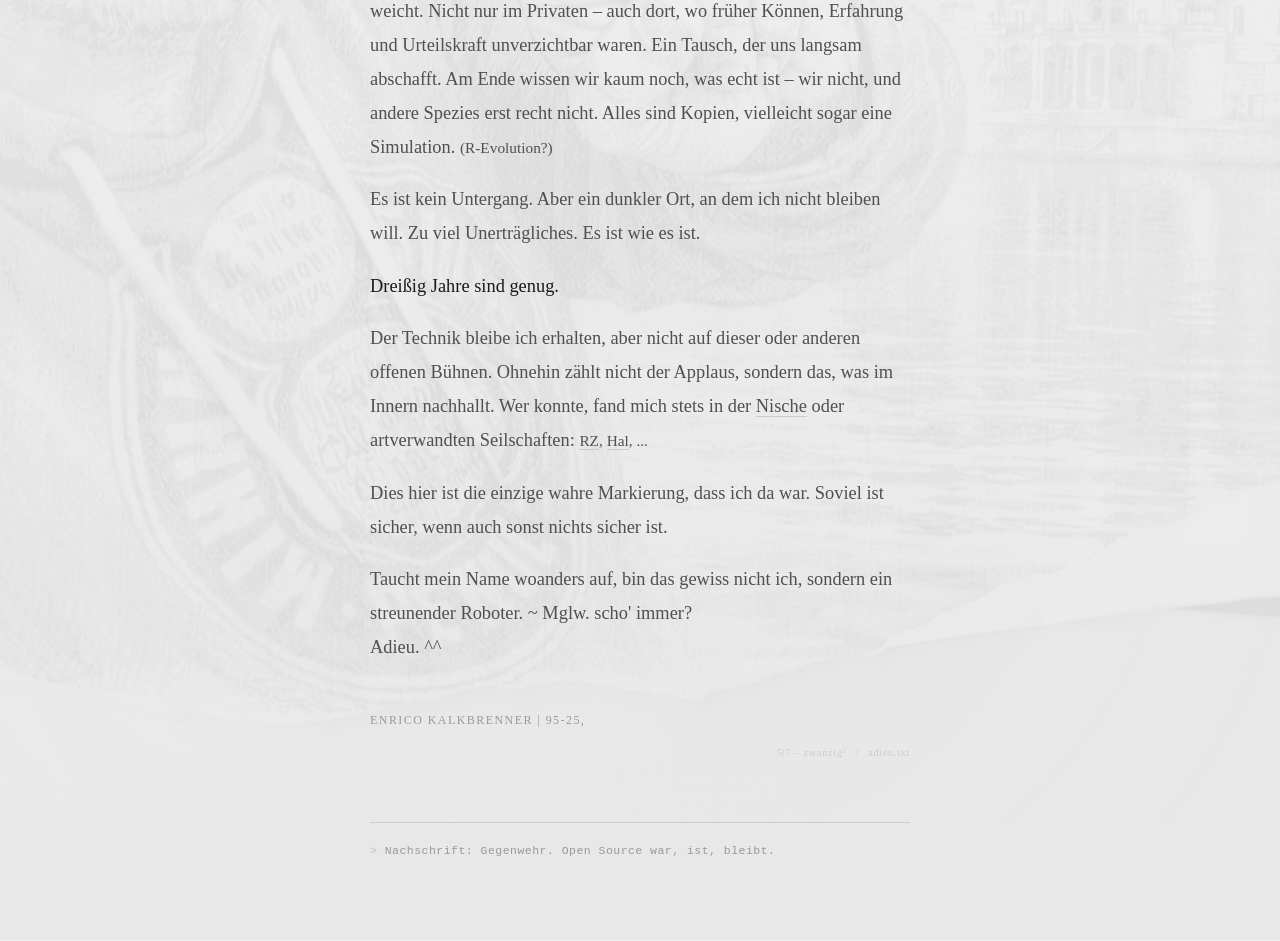
==== commit 0c8f661a: "Unabhängige Gegenwehr" ====
--- a/adieu.htm
+++ b/adieu.htm
@@ -9,7 +9,7 @@
 
     <link rel="preconnect" href="https://rsms.me/">
     <link rel="preconnect" href="https://fonts.bunny.net">
-    <link rel="stylesheet" href="https://fonts.bunny.net/css?family=source-serif-4:200,200i,300,300i,400,400i">
+    <link rel="stylesheet" href="https://fonts.bunny.net/css?family=source-serif-4:200,200i,300,300i,400,400i|jetbrains-mono:400,700">
     <link rel="stylesheet" href="https://rsms.me/inter/inter.css">
     <link rel="stylesheet" href="adieu.css">
 
@@ -101,15 +101,13 @@
             Soviel ist sicher, wenn auch sonst nichts sicher ist.
           </p>
           <p>
-          </p>
-          <p>
             Taucht mein Name woanders auf,
             bin das gewiss nicht ich,
             sondern ein streunender Roboter. ~
 
             <!-- Mschi': --> Mglw. scho' immer?
 
-            <span style="display: block; font-weight: 200;">Adieu. ^^</a>
+            <span style="display: block; font-weight: 200;">Adieu. ^^</span>
           </p>
         </div>
         <span class="adieu-year">Enrico Kalkbrenner | 95-25,</span>
@@ -120,6 +118,52 @@
         </span>
       </div>
     </section>
+
+    <!-- Nachschrift -->
+    <div class="nachschrift-wrap">
+      <details class="nachschrift">
+        <summary>Nachschrift: Gegenwehr. Open Source war, ist, bleibt.</summary>
+
+        <div class="nachschrift-body">
+
+          <p>Ich war ja nie nur Zuschauer. Ich habe getüftelt, geteilt, repariert, erklärt –
+          weil ich daran glaubte, dass Verstehen wichtiger ist als Benutzen.
+          Open Source z.B. ist für mich keine Lizenzfrage. Es ist eine Haltung:
+          Schau rein. Lern es. Mach es selbst. Gib weiter.
+          Gestern. Heute. Morgen.</p>
+
+          <p>Diese Kultur hat mich dreißig Jahre lang getragen.<br>
+          Und sie trägt mich noch.</p>
+
+          <p>Deshalb macht mich auch KI nicht neugierig – sie macht mich eher misstrauisch.
+          Nicht weil sie rechnet. Sondern weil sie es im Verborgenen tut.
+          Geschlossene Modelle. Fremde Daten. Entscheidungen, für die niemand so richtig gerade stehen muss.
+          Das ist nicht Fortschritt. Das ist Rückschritt mit besserer Oberfläche.</p>
+
+          <p>Und das Gefährlichste: Sie nimmt uns Entscheidungen ab,
+          bevor wir überhaupt merken, dass wir welche hatten.</p>
+
+          <p>Ich probierte sie trotzdem. Manchmal. Bewusst. Mit Argwohn.<br>
+          Weil ein Werkzeug nur so gefährlich ist wie die Gleichgültigkeit derer, die es benutzen.</p>
+
+          <span class="punch">Glaub an dich. Versteh, was du benutzt.<br>
+          Mach es selbst, wenn du kannst. Gib weiter, was du weißt.<br>
+          Das ist keine Nostalgie. Das ist Gegenwehr.</span>
+
+          <div class="diday">
+            <p>Und Gegenwehr kann so konkret sein: Alle Apps tauschen.
+            Nicht nur eine einzige. Alle. Weg von denen, die aus deinem Leben Daten machen,
+            aus den Daten Macht, und aus der Macht Kontrolle über dich.
+            Hin zu Alternativen, die dir gehören –
+            oder zumindest niemandem, der damit reich werden will.</p>
+            <p><a href="https://di.day/de" target="_blank" rel="noopener">di.day/de</a>
+            &ndash; Digital Independence Day. Schritt für Schritt.</p>
+          </div>
+
+        </div>
+      </details>
+    </div>
+    <!-- /Nachschrift -->
 
     <script>
       const observer = new IntersectionObserver(
--- a/adieu.css
+++ b/adieu.css
@@ -1,4 +1,3 @@
-
       *, *::before, *::after {
         box-sizing: border-box;
       }
@@ -262,3 +261,104 @@
         }
       }
 
+      .nachschrift-wrap {
+        display: flex;
+        justify-content: center;
+        padding: 0 2rem 5rem 2rem;
+        background: var(--bg-fade);
+      }
+
+      .nachschrift {
+        max-width: 540px;
+        width: 100%;
+        border-top: 1px solid var(--rule);
+        padding-top: 1.2rem;
+      }
+
+      .nachschrift summary {
+        cursor: pointer;
+        font-family: 'JetBrains Mono', monospace;
+        font-size: 0.72rem;
+        font-weight: 400;
+        letter-spacing: 0.04em;
+        color: var(--accent);
+        list-style: none;
+        user-select: none;
+        padding: 0.2em 0;
+        transition: color 0.3s ease;
+      }
+
+      .nachschrift summary::-webkit-details-marker { display: none; }
+
+      .nachschrift summary::before {
+        content: "> ";
+        opacity: 0.5;
+      }
+
+      .nachschrift[open] summary::before {
+        content: "v ";
+        opacity: 0.5;
+      }
+
+      .nachschrift summary:hover {
+        color: var(--text-adieu);
+      }
+
+      .nachschrift-body {
+        margin-top: 2rem;
+        font-family: 'JetBrains Mono', monospace;
+        font-size: 0.82rem;
+        font-weight: 400;
+        line-height: 1.9;
+        color: var(--text-adieu);
+        opacity: 0;
+        transform: translateY(10px);
+        animation: nsIn 0.6s ease 0.05s forwards;
+      }
+
+      @keyframes nsIn {
+        to { opacity: 1; transform: translateY(0); }
+      }
+
+      .nachschrift-body p {
+        margin: 0 0 1.1em 0;
+      }
+
+      .nachschrift-body p:last-child {
+        margin-bottom: 0;
+      }
+
+      .nachschrift-body .punch {
+        display: block;
+        font-weight: 700;
+        color: var(--text-primary);
+        margin: 1.6em 0 0.4em 0;
+        line-height: 1.7;
+      }
+
+      .nachschrift-body .diday {
+        margin-top: 1.8em;
+        padding-left: 1.2em;
+        border-left: 2px solid var(--rule);
+        color: var(--text-adieu);
+      }
+
+      .nachschrift-body .diday a {
+        color: var(--text-adieu);
+        text-decoration: none;
+        border-bottom: 1px solid var(--rule);
+        transition: border-color 0.3s ease;
+      }
+
+      .nachschrift-body .diday a:hover {
+        border-color: var(--text-primary);
+      }
+
+      @media (max-width: 600px) {
+        .nachschrift-wrap {
+          padding: 0 1.5rem 4rem 1.5rem;
+        }
+        .nachschrift-body {
+          font-size: 0.78rem;
+        }
+      }
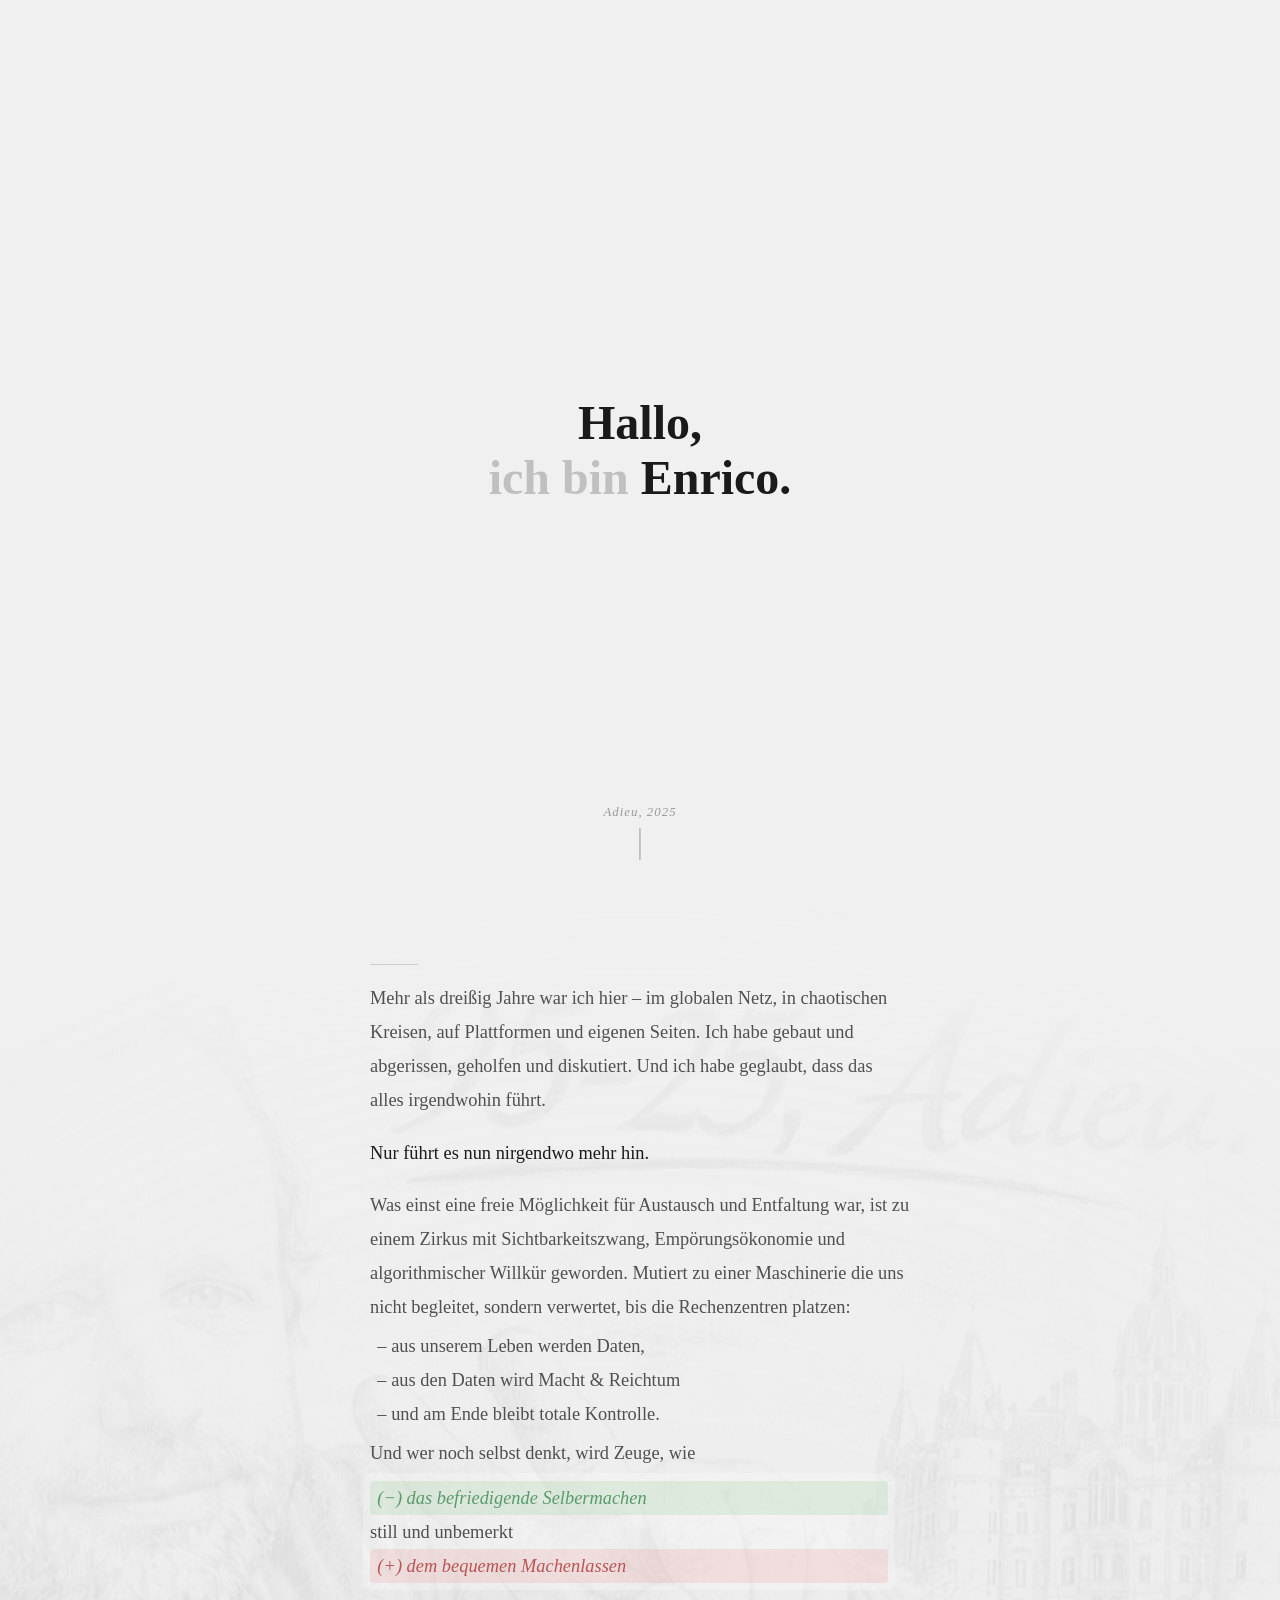
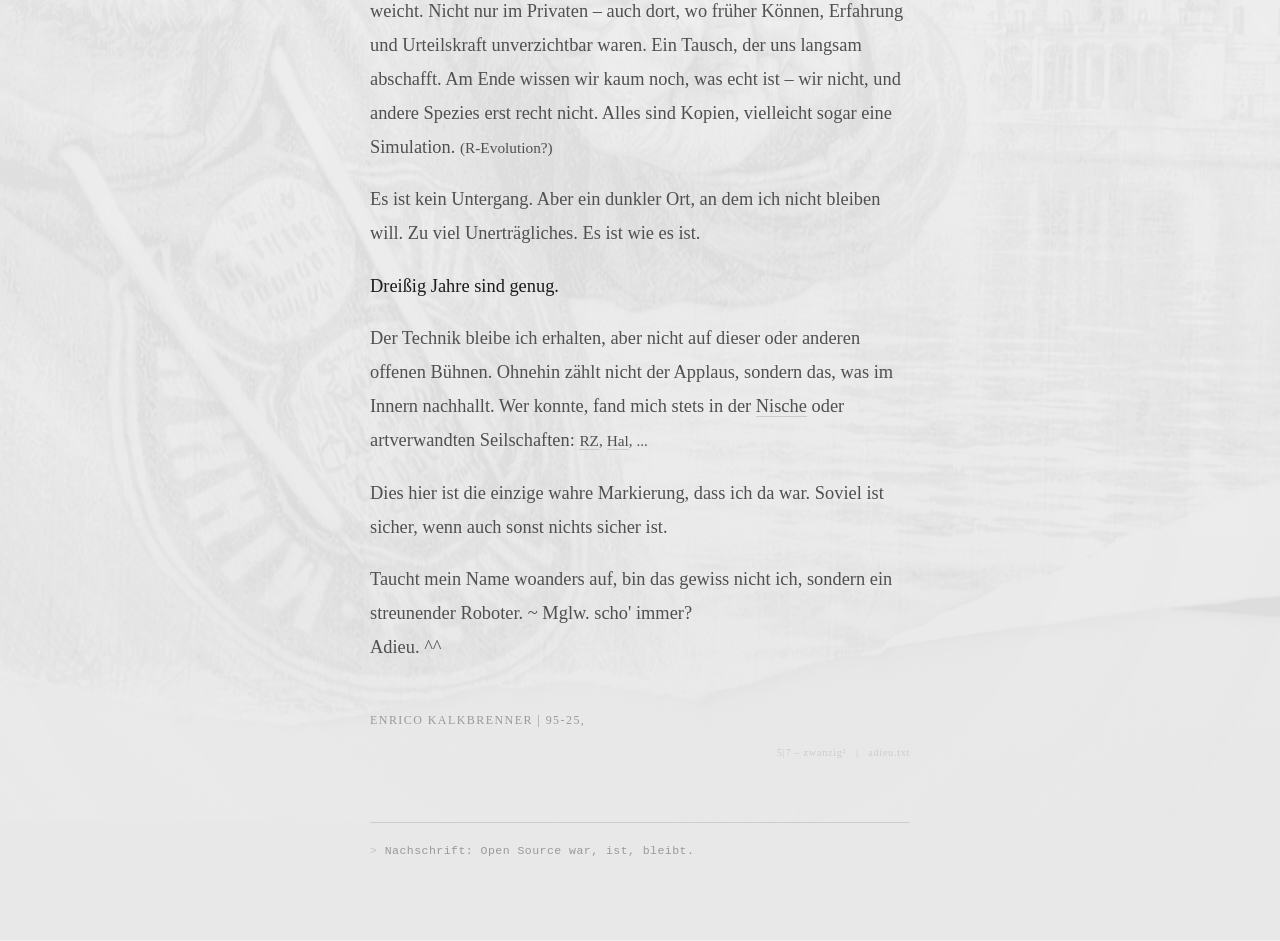
==== commit 33078312: "Unaufhaltsam!" ====
--- a/adieu.htm
+++ b/adieu.htm
@@ -122,7 +122,7 @@
     <!-- Nachschrift -->
     <div class="nachschrift-wrap">
       <details class="nachschrift">
-        <summary>Nachschrift: Gegenwehr. Open Source war, ist, bleibt.</summary>
+        <summary>Nachschrift: Open Source war, ist, bleibt.</summary>
 
         <div class="nachschrift-body">
 
@@ -132,8 +132,8 @@
           Schau rein. Lern es. Mach es selbst. Gib weiter.
           Gestern. Heute. Morgen.</p>
 
-          <p>Diese Kultur hat mich dreißig Jahre lang getragen.<br>
-          Und sie trägt mich noch.</p>
+          <p>Diese Kultur hat mich dreißig Jahre lang getragen.
+          Und sie trägt mich noch. Für immer. Unaufhaltsam.</p>
 
           <p>Deshalb macht mich auch KI nicht neugierig – sie macht mich eher misstrauisch.
           Nicht weil sie rechnet. Sondern weil sie es im Verborgenen tut.
@@ -154,8 +154,8 @@
             <p>Und Gegenwehr kann so konkret sein: Alle Apps tauschen.
             Nicht nur eine einzige. Alle. Weg von denen, die aus deinem Leben Daten machen,
             aus den Daten Macht, und aus der Macht Kontrolle über dich.
-            Hin zu Alternativen, die dir gehören –
-            oder zumindest niemandem, der damit reich werden will.</p>
+            Hin zu Alternativen, die dir gehören –<br>
+            oder zumindest nicht denen, die damit reich werden wollen.</p>
             <p><a href="https://di.day/de" target="_blank" rel="noopener">di.day/de</a>
             &ndash; Digital Independence Day. Schritt für Schritt.</p>
           </div>
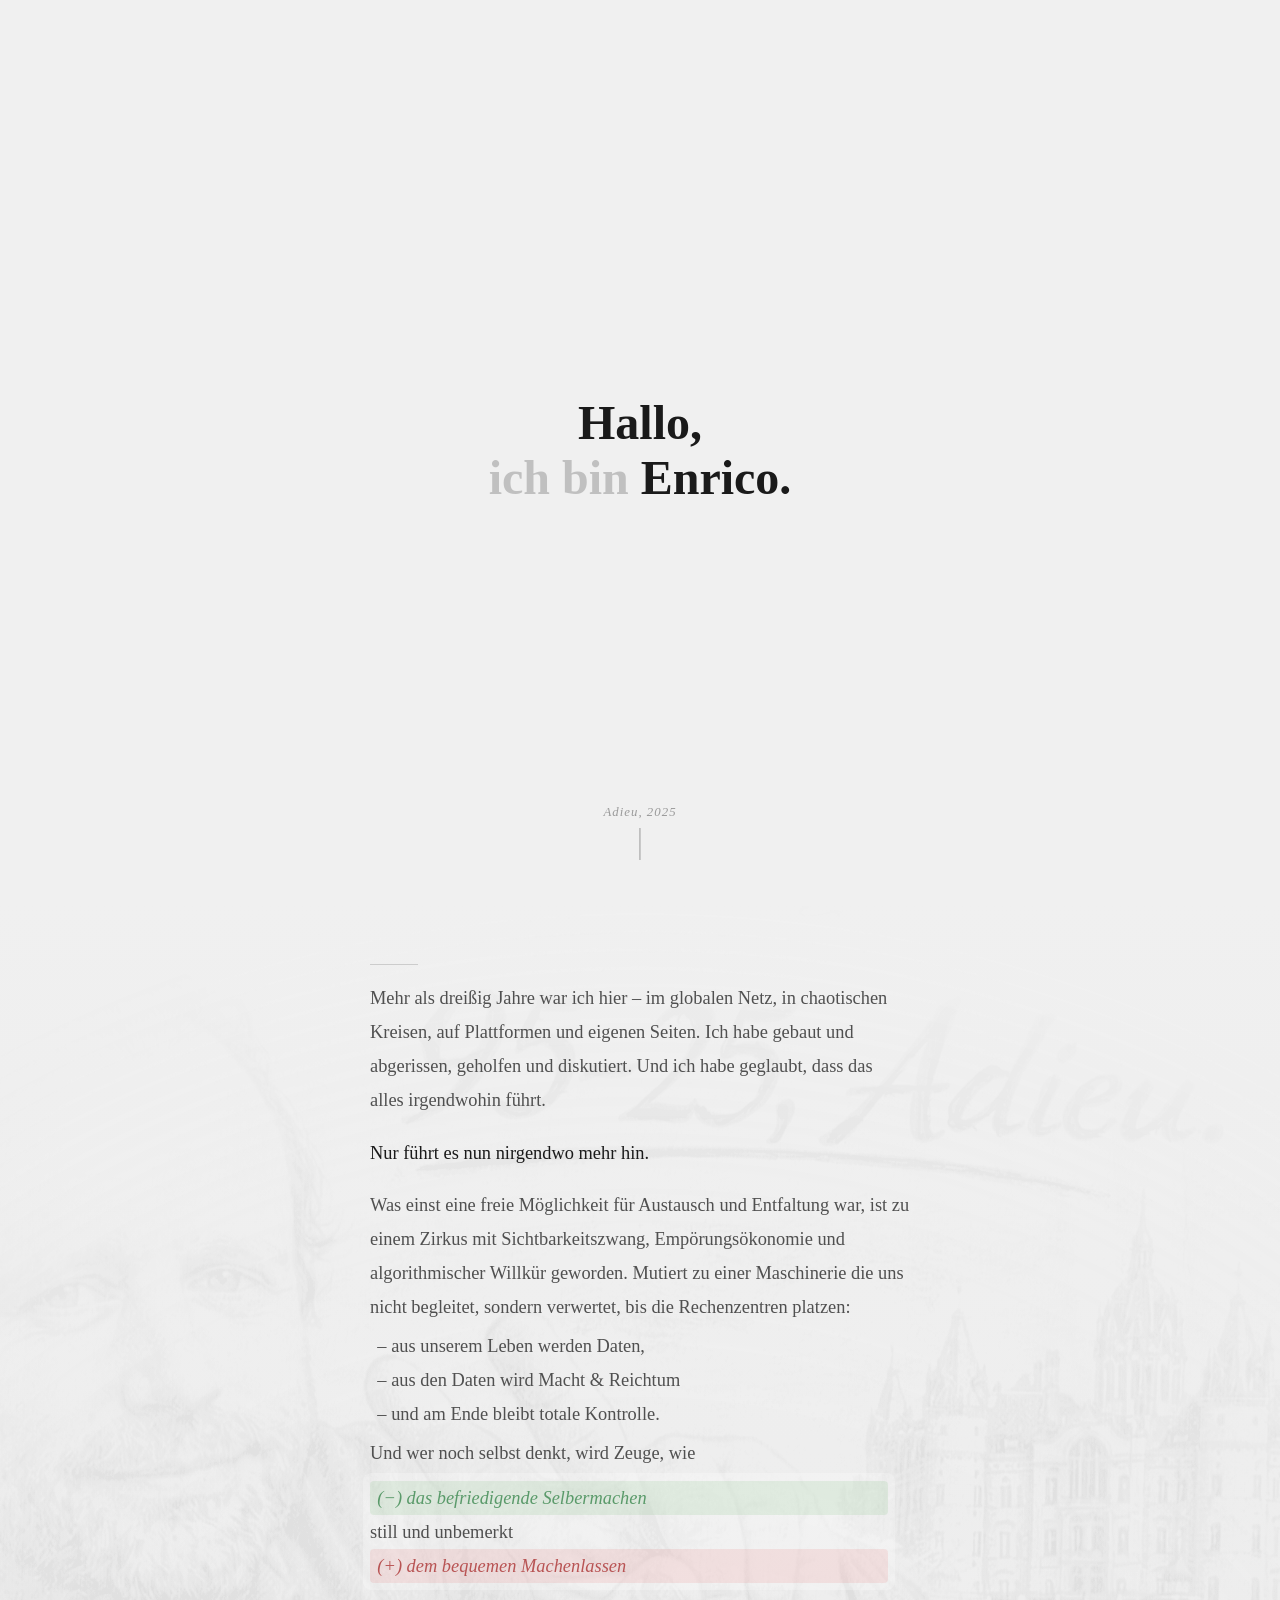
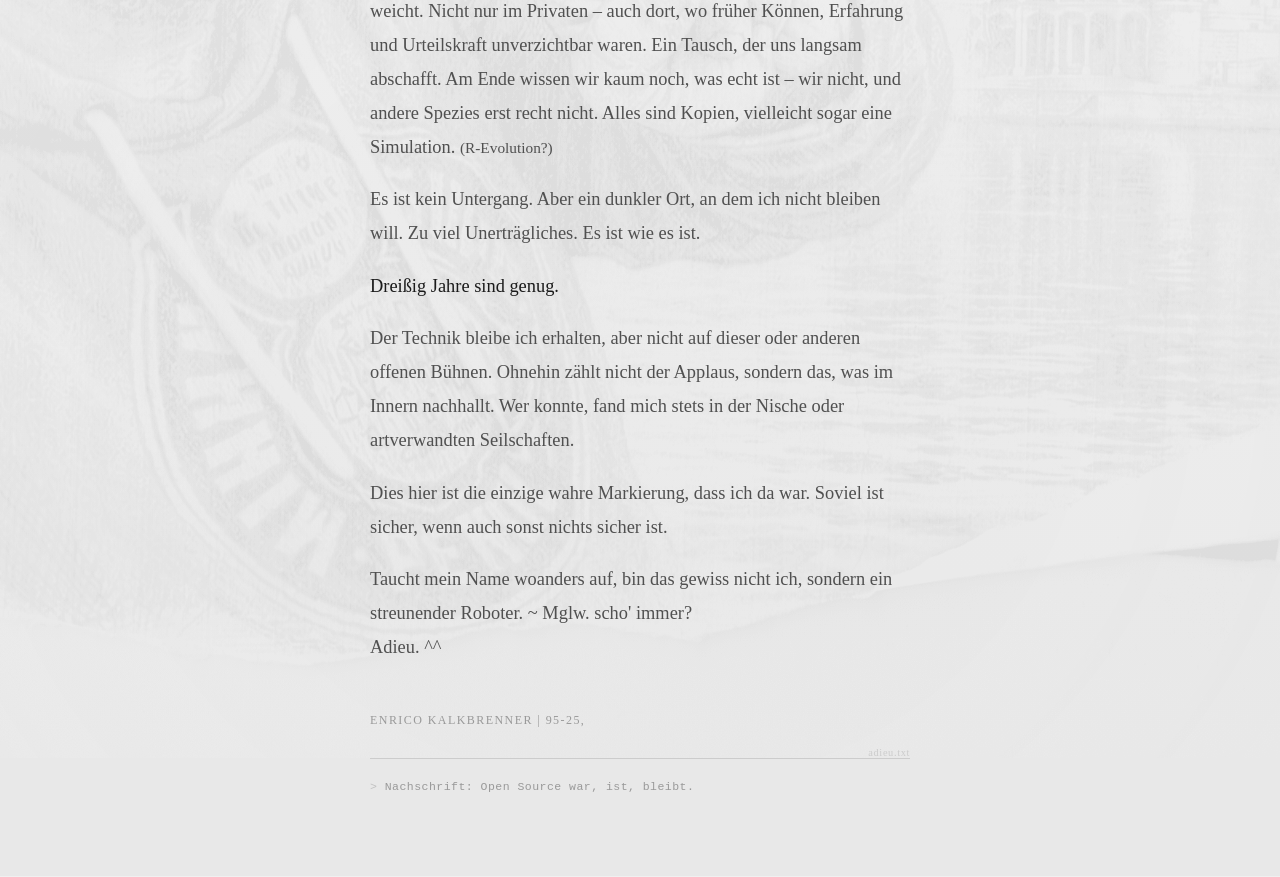
==== commit cc564990: "Unlinked!" ====
--- a/adieu.htm
+++ b/adieu.htm
@@ -93,8 +93,8 @@
             Der Technik bleibe ich erhalten,
             aber nicht auf dieser oder anderen offenen Bühnen.
             Ohnehin zählt nicht der Applaus, sondern das, was im Innern nachhallt.
-            Wer konnte, fand mich stets in der <a href="https://t1s.ch">Nische</a>
-            oder artverwandten Seilschaften: <small><a href="http://rockzoom.de">RZ</a>, <a href="https://www.hacklabor.de">Hal</a>, ...</small>
+            Wer konnte, fand mich stets in der <!--<a href="https://t1s.ch">-->Nische<!--</a>-->
+            oder artverwandten Seilschaften<!--: <small><a href="http://rockzoom.de">RZ</a>, <a href="https://www.hacklabor.de">Hal</a>, ...</small>-->.
           </p>
           <p>
             Dies hier ist die einzige wahre Markierung, dass ich da war.
@@ -112,8 +112,8 @@
         </div>
         <span class="adieu-year">Enrico Kalkbrenner | 95-25,</span>
         <span class="adieu-txt">
-          <a href="https://kalkig.de/freund" class="adieu-txt">5|7 – zwanzig²</a>
-          &nbsp; | &nbsp;
+          <!--<a href="https://kalkig.de/freund" class="adieu-txt">5|7 – zwanzig²</a>
+          &nbsp; | &nbsp;-->
           <a href="/~enrico/adieu.txt" class="adieu-txt">adieu.txt</a>
         </span>
       </div>
@@ -138,7 +138,7 @@
           <p>Deshalb macht mich auch KI nicht neugierig – sie macht mich eher misstrauisch.
           Nicht weil sie rechnet. Sondern weil sie es im Verborgenen tut.
           Geschlossene Modelle. Fremde Daten. Entscheidungen, für die niemand so richtig gerade stehen muss.
-          Das ist nicht Fortschritt. Das ist Rückschritt mit besserer Oberfläche.</p>
+          Das ist nicht Fortschritt. Das ist Rückschritt mit Vollgas.</p>
 
           <p>Und das Gefährlichste: Sie nimmt uns Entscheidungen ab,
           bevor wir überhaupt merken, dass wir welche hatten.</p>
@@ -148,11 +148,11 @@
 
           <span class="punch">Glaub an dich. Versteh, was du benutzt.<br>
           Mach es selbst, wenn du kannst. Gib weiter, was du weißt.<br>
-          Das ist keine Nostalgie. Das ist Gegenwehr.</span>
+          Das ist eine mögliche Form der Gegenwehr.</span>
 
           <div class="diday">
-            <p>Und Gegenwehr kann so konkret sein: Alle Apps tauschen.
-            Nicht nur eine einzige. Alle. Weg von denen, die aus deinem Leben Daten machen,
+            <p>Und Gegenwehr kann auch noch dies sein: Alle Apps tauschen.
+            Nicht nur eine einzige. Alle! Weg von denen, die aus deinem Leben Daten machen,
             aus den Daten Macht, und aus der Macht Kontrolle über dich.
             Hin zu Alternativen, die dir gehören –<br>
             oder zumindest nicht denen, die damit reich werden wollen.</p>
--- a/adieu.css
+++ b/adieu.css
@@ -95,7 +95,7 @@
         display: flex;
         justify-content: center;
         align-items: center;
-        padding: 4rem 2rem;
+        padding: 4rem 2rem 0 2rem;
         background: linear-gradient(180deg, var(--bg) 0%, var(--bg-fade) 100%);
         position: relative;
         overflow: hidden;
@@ -257,7 +257,7 @@
           font-size: 1.05rem;
         }
         .adieu {
-          padding: 3rem 1.5rem;
+          padding: 3rem 1.5rem 0 1.5rem;
         }
       }
 
